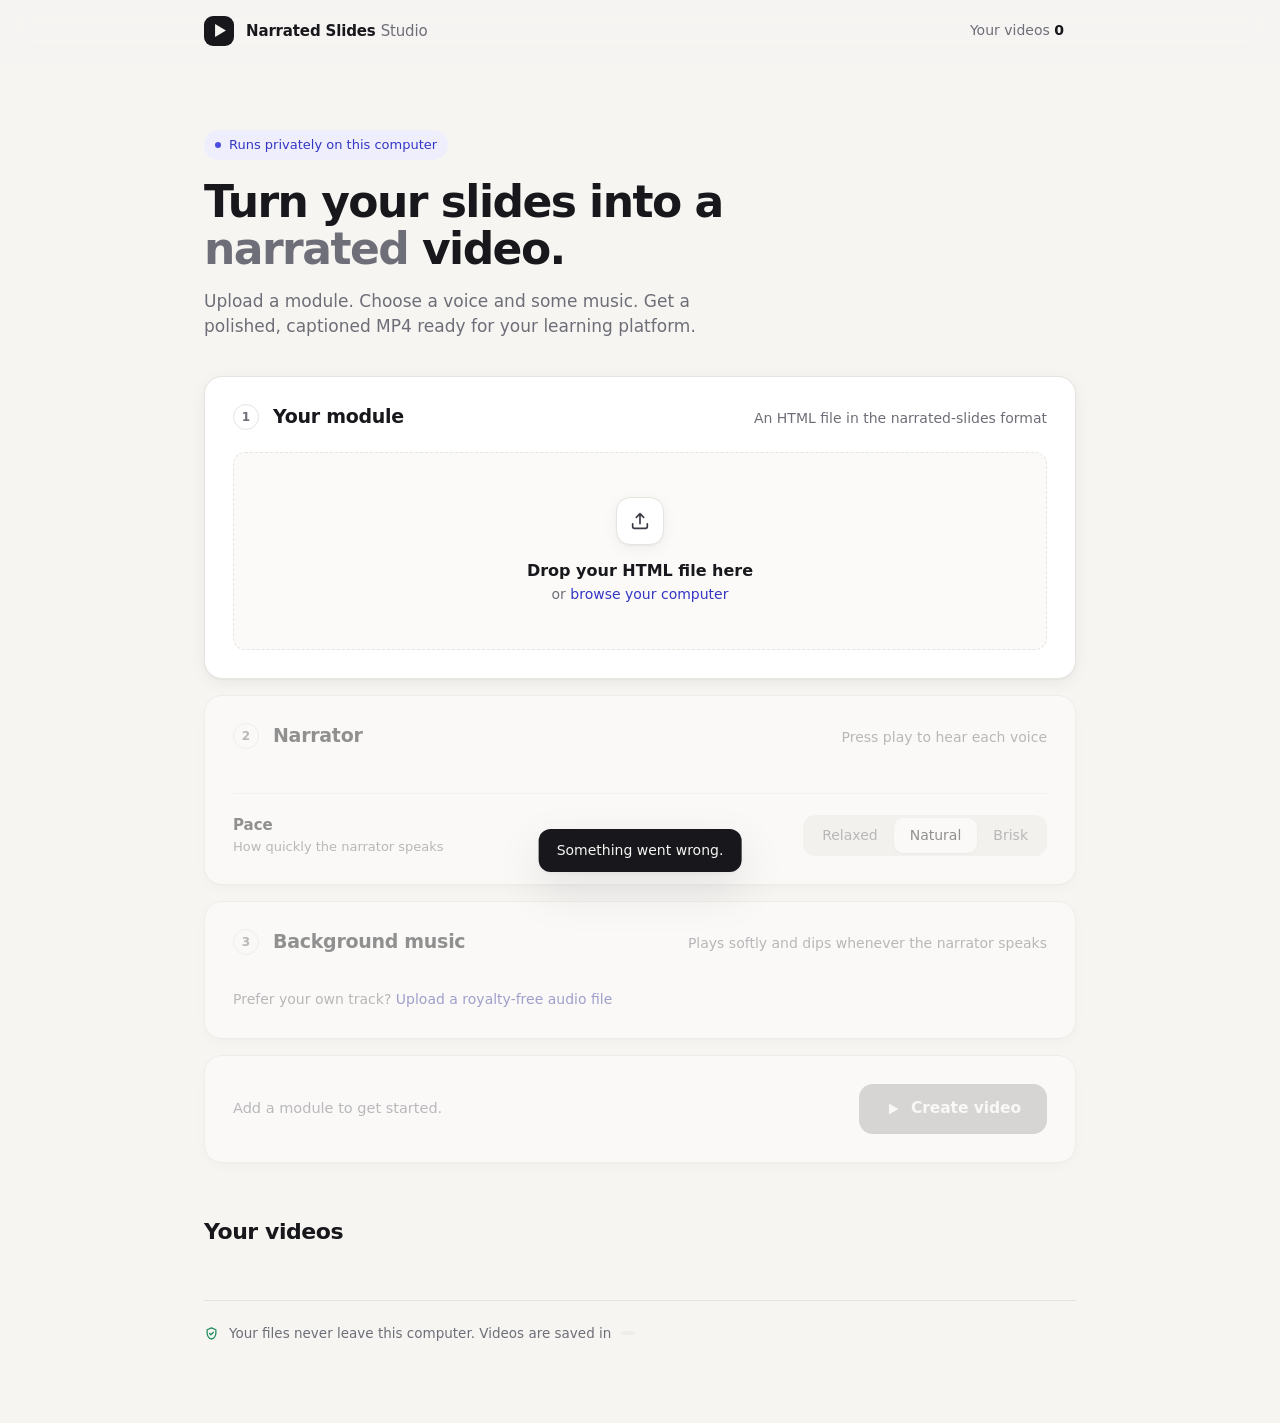
==== src/html2mp4/studio.html @ 745e3758 "Add Narrated Slides Studio web UI and no-admin installer - Studio: local web app to upload a module," ====
<!DOCTYPE html>
<html lang="en">
<head>
<meta charset="utf-8">
<meta name="viewport" content="width=device-width, initial-scale=1">
<title>Narrated Slides Studio</title>
<link rel="icon" href="data:image/svg+xml,%3Csvg xmlns='http://www.w3.org/2000/svg' viewBox='0 0 32 32'%3E%3Crect width='32' height='32' rx='8' fill='%2316161a'/%3E%3Cpath d='M13 10.5v11l9-5.5z' fill='%23fff'/%3E%3C/svg%3E">
<style>
  :root{
    --bg:#f6f5f2; --surface:#ffffff; --surface-2:#fbfaf8; --ink:#17171c; --ink-2:#3a3a44; --muted:#6e6e78; --faint:#a3a3ab;
    --line:#e6e4df; --line-2:#efede9; --accent:#4b4de0; --accent-soft:#eeeefd; --accent-ink:#3436c4;
    --ok:#1f8a5b; --ok-soft:#e7f5ee; --err:#c0392b; --err-soft:#fdecea;
    --shadow:0 1px 2px rgba(23,23,28,.04), 0 4px 16px rgba(23,23,28,.05);
    --shadow-lg:0 2px 4px rgba(23,23,28,.04), 0 18px 48px rgba(23,23,28,.10);
    --radius:18px; --radius-sm:12px;
    --font:-apple-system, BlinkMacSystemFont, "SF Pro Text", "Inter", "Segoe UI", system-ui, sans-serif;
    --display:-apple-system, BlinkMacSystemFont, "SF Pro Display", "Inter", "Segoe UI", system-ui, sans-serif;
    color-scheme:light;
  }
  @media (prefers-color-scheme: dark){
    :root{
      --bg:#111114; --surface:#18181c; --surface-2:#1d1d22; --ink:#f3f3f5; --ink-2:#d2d2d8; --muted:#9a9aa5; --faint:#6b6b75;
      --line:#2a2a31; --line-2:#232329; --accent:#8b8dff; --accent-soft:#25264a; --accent-ink:#a9abff;
      --ok:#4cc38a; --ok-soft:#163327; --err:#ff7b6e; --err-soft:#3a1d1a;
      --shadow:0 1px 2px rgba(0,0,0,.3), 0 4px 16px rgba(0,0,0,.25);
      --shadow-lg:0 2px 4px rgba(0,0,0,.3), 0 18px 48px rgba(0,0,0,.45);
      color-scheme:dark;
    }
  }
  *{box-sizing:border-box;margin:0;padding:0}
  html{-webkit-font-smoothing:antialiased;text-rendering:optimizeLegibility}
  body{background:var(--bg);color:var(--ink);font:15px/1.5 var(--font);min-height:100vh}
  button,input{font:inherit;color:inherit}
  button{cursor:pointer;background:none;border:0}
  :focus-visible{outline:2px solid var(--accent);outline-offset:2px;border-radius:10px}
  .sr{position:absolute;width:1px;height:1px;overflow:hidden;clip:rect(0 0 0 0)}

  /* top bar */
  .top{position:sticky;top:0;z-index:10;backdrop-filter:saturate(1.4) blur(14px);-webkit-backdrop-filter:saturate(1.4) blur(14px);
       background:color-mix(in srgb, var(--bg) 82%, transparent);border-bottom:1px solid transparent;transition:border-color .2s}
  .top.scrolled{border-bottom-color:var(--line)}
  .top-in{max-width:920px;margin:0 auto;padding:14px 24px;display:flex;align-items:center;gap:12px}
  .mark{width:30px;height:30px;border-radius:9px;background:var(--ink);display:grid;place-items:center;flex:none}
  .mark svg{width:13px;height:13px;fill:var(--bg);margin-left:2px}
  .brand{font:600 15px var(--display);letter-spacing:-.01em}
  .brand span{color:var(--muted);font-weight:500}
  .top-link{margin-left:auto;text-decoration:none;font-size:14px;color:var(--muted);padding:6px 12px;border-radius:999px;transition:background .15s,color .15s}
  .top-link:hover{background:var(--line-2);color:var(--ink)}
  .top-link b{font-weight:600;color:var(--ink);font-variant-numeric:tabular-nums}

  main{max-width:920px;margin:0 auto;padding:40px 24px 80px}

  /* hero */
  .hero{padding:28px 0 36px}
  .eyebrow{display:inline-flex;align-items:center;gap:8px;font-size:13px;font-weight:500;color:var(--accent-ink);background:var(--accent-soft);padding:5px 11px;border-radius:999px;margin-bottom:18px}
  .eyebrow i{width:6px;height:6px;border-radius:50%;background:var(--accent)}
  h1{font:650 44px/1.08 var(--display);letter-spacing:-.035em;max-width:640px}
  h1 em{font-style:normal;color:var(--muted)}
  .lede{margin-top:16px;font-size:17px;color:var(--muted);max-width:560px}

  /* cards */
  .card{background:var(--surface);border:1px solid var(--line);border-radius:var(--radius);box-shadow:var(--shadow);padding:28px;margin-bottom:16px;transition:opacity .3s, filter .3s}
  .card.locked{opacity:.45;filter:grayscale(.3);pointer-events:none}
  .card-h{display:flex;align-items:baseline;gap:14px;margin-bottom:20px}
  .num{font:600 12px var(--display);color:var(--muted);width:26px;height:26px;border-radius:50%;border:1px solid var(--line);display:grid;place-items:center;flex:none;transform:translateY(-2px)}
  .card-h h2{font:600 19px var(--display);letter-spacing:-.015em}
  .card-h p{color:var(--muted);font-size:14px;margin-left:auto}

  /* upload */
  .drop{position:relative;border:1.5px dashed var(--line);border-radius:var(--radius-sm);background:var(--surface-2);padding:44px 24px;text-align:center;transition:border-color .2s, background .2s}
  .drop:hover,.drop.over{border-color:var(--accent);background:var(--accent-soft)}
  .drop input{position:absolute;inset:0;opacity:0;cursor:pointer}
  .drop-ico{width:48px;height:48px;border-radius:14px;background:var(--surface);border:1px solid var(--line);display:grid;place-items:center;margin:0 auto 14px;box-shadow:var(--shadow)}
  .drop-ico svg{width:22px;height:22px;stroke:var(--ink-2)}
  .drop strong{display:block;font-weight:600;font-size:16px}
  .drop span{color:var(--muted);font-size:14px}
  .drop u{text-decoration:none;color:var(--accent-ink);font-weight:500}
  .drop.busy{pointer-events:none}
  .drop.busy strong::after{content:"";display:inline-block;width:14px;height:14px;margin-left:10px;border:2px solid var(--line);border-top-color:var(--accent);border-radius:50%;animation:spin .8s linear infinite;vertical-align:-2px}

  .file{display:none;align-items:center;gap:16px;padding:16px 18px;border:1px solid var(--line);border-radius:var(--radius-sm);background:var(--surface-2)}
  .file.show{display:flex}
  .file-ico{width:44px;height:44px;border-radius:12px;background:var(--ink);color:var(--bg);display:grid;place-items:center;font:700 11px var(--display);letter-spacing:.04em;flex:none}
  .file-main{min-width:0;flex:1}
  .file-title{font-weight:600;white-space:nowrap;overflow:hidden;text-overflow:ellipsis}
  .file-meta{color:var(--muted);font-size:13.5px;margin-top:2px;display:flex;gap:6px;flex-wrap:wrap}
  .file-meta i{font-style:normal;color:var(--faint)}
  .btn-ghost{font-size:14px;font-weight:500;color:var(--ink-2);padding:8px 14px;border-radius:10px;border:1px solid var(--line);background:var(--surface);transition:background .15s,border-color .15s;white-space:nowrap}
  .btn-ghost:hover{background:var(--line-2)}

  details.script{margin-top:14px}
  details.script summary{list-style:none;display:inline-flex;align-items:center;gap:6px;cursor:pointer;color:var(--accent-ink);font-size:14px;font-weight:500;padding:4px 2px}
  details.script summary::-webkit-details-marker{display:none}
  details.script summary svg{width:14px;height:14px;transition:transform .2s;stroke:currentColor}
  details.script[open] summary svg{transform:rotate(90deg)}
  .script-body{margin-top:10px;border-left:2px solid var(--line);padding:4px 0 4px 18px;max-height:340px;overflow:auto}
  .scene{margin:10px 0 16px}
  .scene h4{font:600 12px var(--display);text-transform:uppercase;letter-spacing:.08em;color:var(--faint);margin-bottom:6px}
  .scene p{color:var(--ink-2);font-size:14.5px;margin-bottom:4px}

  .alert{display:none;margin-top:14px;padding:12px 14px;border-radius:12px;background:var(--err-soft);color:var(--err);font-size:14px}
  .alert.show{display:block}

  /* option tiles */
  .grid{display:grid;grid-template-columns:repeat(3,1fr);gap:10px}
  .tile{position:relative;display:flex;align-items:center;gap:12px;padding:14px 14px 14px 16px;border:1px solid var(--line);border-radius:var(--radius-sm);background:var(--surface);text-align:left;transition:border-color .15s, box-shadow .15s, background .15s}
  .tile:hover{border-color:color-mix(in srgb, var(--accent) 40%, var(--line))}
  .tile[aria-checked="true"]{border-color:var(--accent);box-shadow:0 0 0 3px var(--accent-soft);background:color-mix(in srgb, var(--accent-soft) 35%, var(--surface))}
  .tile-text{flex:1;min-width:0}
  .tile-name{font-weight:600;display:flex;align-items:center;gap:8px}
  .tile-desc{color:var(--muted);font-size:13px;margin-top:1px}
  .badge{font-size:11px;font-weight:600;color:var(--accent-ink);background:var(--accent-soft);padding:2px 7px;border-radius:999px}
  .play{width:34px;height:34px;border-radius:50%;border:1px solid var(--line);background:var(--surface);display:grid;place-items:center;flex:none;transition:background .15s,border-color .15s,transform .1s}
  .play:hover{background:var(--line-2)}
  .play:active{transform:scale(.94)}
  .play svg{width:12px;height:12px;fill:var(--ink)}
  .play .i-stop{display:none}
  .play.playing{background:var(--ink);border-color:var(--ink)}
  .play.playing svg{fill:var(--bg)}
  .play.playing .i-play{display:none}.play.playing .i-stop{display:block}
  .play.loading svg{display:none}
  .play.loading::after{content:"";width:14px;height:14px;border:2px solid var(--line);border-top-color:var(--accent);border-radius:50%;animation:spin .8s linear infinite}

  .row{display:flex;align-items:center;justify-content:space-between;gap:16px;margin-top:22px;padding-top:20px;border-top:1px solid var(--line-2)}
  .row-label{font-weight:600}
  .row-label small{display:block;font-weight:400;color:var(--muted);font-size:13px}
  .seg{display:inline-flex;padding:3px;background:var(--line-2);border-radius:12px}
  .seg button{padding:7px 16px;border-radius:9px;font-size:14px;font-weight:500;color:var(--muted);transition:background .15s,color .15s,box-shadow .15s}
  .seg button[aria-checked="true"]{background:var(--surface);color:var(--ink);box-shadow:0 1px 3px rgba(0,0,0,.08)}

  .own{margin-top:12px;font-size:14px;color:var(--muted)}
  .own label{color:var(--accent-ink);font-weight:500;cursor:pointer}
  .own input{display:none}

  /* create */
  .create{display:flex;align-items:center;gap:20px}
  .create-sum{flex:1;color:var(--muted);font-size:14.5px}
  .create-sum b{color:var(--ink);font-weight:600}
  .btn{text-decoration:none;display:inline-flex;align-items:center;justify-content:center;gap:10px;height:50px;padding:0 26px;border-radius:14px;background:var(--ink);color:var(--bg);font-weight:600;font-size:15.5px;letter-spacing:-.005em;box-shadow:0 1px 2px rgba(0,0,0,.1), 0 6px 18px rgba(23,23,28,.18);transition:transform .1s, box-shadow .15s, opacity .15s;white-space:nowrap}
  .btn:hover{box-shadow:0 1px 2px rgba(0,0,0,.1), 0 10px 26px rgba(23,23,28,.24)}
  .btn:active{transform:translateY(1px)}
  .btn svg{width:16px;height:16px;fill:currentColor}
  .btn:disabled{opacity:.35;cursor:not-allowed;box-shadow:none}

  /* progress */
  .prog{display:none}
  .prog.show{display:block}
  .prog-top{display:flex;align-items:flex-end;justify-content:space-between;gap:20px}
  .prog-title{font:600 18px var(--display);letter-spacing:-.01em}
  .prog-label{color:var(--muted);font-size:14px;margin-top:3px}
  .pct{font:600 38px/1 var(--display);letter-spacing:-.03em;font-variant-numeric:tabular-nums}
  .pct small{font-size:18px;color:var(--muted);font-weight:500}
  .bar{height:8px;border-radius:999px;background:var(--line-2);overflow:hidden;margin:18px 0 20px}
  .bar i{display:block;height:100%;width:0;border-radius:999px;background:linear-gradient(90deg,var(--accent),color-mix(in srgb,var(--accent) 70%,#a855f7));transition:width .6s cubic-bezier(.2,.8,.2,1);position:relative;overflow:hidden}
  .bar i::after{content:"";position:absolute;inset:0;background:linear-gradient(90deg,transparent,rgba(255,255,255,.35),transparent);animation:sheen 1.8s infinite}
  .steps{display:grid;grid-template-columns:repeat(5,1fr);gap:8px}
  .step{font-size:12.5px;color:var(--faint);display:flex;align-items:center;gap:7px;line-height:1.25}
  .step i{width:18px;height:18px;border-radius:50%;border:1.5px solid var(--line);flex:none;display:grid;place-items:center}
  .step.active{color:var(--ink)}
  .step.active i{border-color:var(--accent);border-top-color:transparent;animation:spin 1s linear infinite}
  .step.done{color:var(--muted)}
  .step.done i{background:var(--ok);border-color:var(--ok)}
  .step.done i::after{content:"";width:7px;height:4px;border-left:1.6px solid #fff;border-bottom:1.6px solid #fff;transform:rotate(-45deg) translate(1px,-1px)}
  .prog-foot{margin-top:18px;color:var(--muted);font-size:13.5px;display:flex;justify-content:space-between;gap:12px}

  /* result */
  .result{display:none}
  .result.show{display:block}
  .done-pill{display:inline-flex;align-items:center;gap:7px;font-size:13px;font-weight:600;color:var(--ok);background:var(--ok-soft);padding:5px 11px;border-radius:999px;margin-bottom:14px}
  .done-pill svg{width:13px;height:13px;stroke:currentColor}
  .player{border-radius:14px;overflow:hidden;background:#000;aspect-ratio:16/9;box-shadow:var(--shadow-lg)}
  .player video{width:100%;height:100%;display:block}
  .res-row{display:flex;align-items:center;gap:12px;margin-top:18px;flex-wrap:wrap}
  .res-title{font:600 18px var(--display);letter-spacing:-.01em;flex:1;min-width:220px}
  .res-meta{color:var(--muted);font-size:13.5px;font-weight:400;font-family:var(--font);letter-spacing:0;margin-top:2px}
  .btn.sm{height:42px;padding:0 18px;font-size:14.5px;border-radius:12px}
  .links{display:flex;gap:8px;flex-wrap:wrap;margin-top:14px}
  .link{text-decoration:none;font-size:14px;font-weight:500;color:var(--ink-2);padding:8px 13px;border-radius:10px;border:1px solid var(--line);background:var(--surface);display:inline-flex;align-items:center;gap:7px;text-decoration:none;transition:background .15s}
  .link:hover{background:var(--line-2)}
  .link svg{width:14px;height:14px;stroke:currentColor}

  /* library */
  .lib{margin-top:56px}
  .lib-h{display:flex;align-items:baseline;justify-content:space-between;margin-bottom:16px}
  .lib-h h2{font:600 22px var(--display);letter-spacing:-.02em}
  .lib-h span{color:var(--muted);font-size:14px}
  .lib-empty{color:var(--muted);font-size:14.5px;padding:28px;border:1px dashed var(--line);border-radius:var(--radius);text-align:center}
  .items{display:grid;grid-template-columns:repeat(2,1fr);gap:14px}
  .item{background:var(--surface);border:1px solid var(--line);border-radius:var(--radius);overflow:hidden;box-shadow:var(--shadow);display:flex;flex-direction:column}
  .thumb{aspect-ratio:16/9;background:var(--line-2);position:relative;cursor:pointer;overflow:hidden}
  .thumb video{width:100%;height:100%;object-fit:cover;display:block;transition:transform .4s}
  .thumb:hover video{transform:scale(1.03)}
  .thumb .dur{position:absolute;right:10px;bottom:10px;font-size:12px;font-weight:600;color:#fff;background:rgba(0,0,0,.6);padding:3px 7px;border-radius:7px;font-variant-numeric:tabular-nums}
  .thumb .state{position:absolute;inset:0;display:grid;place-items:center;color:var(--muted);font-size:14px;text-align:center;padding:16px}
  .thumb .state.err{color:var(--err)}
  .item-b{padding:14px 16px 16px;display:flex;flex-direction:column;gap:10px;flex:1}
  .item-t{font-weight:600;line-height:1.3}
  .item-m{color:var(--muted);font-size:13px;margin-top:2px}
  .item-a{display:flex;gap:6px;flex-wrap:wrap;margin-top:auto}
  .item-a .link{padding:6px 11px;font-size:13px}
  .item-a .link.rm{margin-left:auto;color:var(--muted);border-color:transparent}

  footer{margin-top:56px;padding-top:22px;border-top:1px solid var(--line);color:var(--muted);font-size:13.5px;display:flex;gap:10px;align-items:center;flex-wrap:wrap}
  footer svg{width:15px;height:15px;stroke:var(--ok)}
  footer code{font:12.5px ui-monospace,SFMono-Regular,Menlo,monospace;background:var(--line-2);padding:2px 7px;border-radius:6px;color:var(--ink-2)}

  .toast{position:fixed;left:50%;bottom:28px;transform:translate(-50%,20px);opacity:0;background:var(--ink);color:var(--bg);padding:11px 18px;border-radius:12px;font-size:14px;font-weight:500;box-shadow:var(--shadow-lg);transition:all .25s;pointer-events:none;z-index:50}
  .toast.show{opacity:1;transform:translate(-50%,0)}

  @keyframes spin{to{transform:rotate(360deg)}}
  @keyframes sheen{from{transform:translateX(-100%)}to{transform:translateX(100%)}}
  .fade-in{animation:fade .35s ease both}
  @keyframes fade{from{opacity:0;transform:translateY(6px)}to{opacity:1;transform:none}}
  @media (prefers-reduced-motion:reduce){*,*::before,*::after{animation-duration:.01ms!important;transition-duration:.01ms!important}}

  @media (max-width:760px){
    h1{font-size:34px}
    .grid{grid-template-columns:1fr 1fr}
    .items{grid-template-columns:1fr}
    .create{flex-direction:column;align-items:stretch}
    .steps{grid-template-columns:1fr 1fr}
    .card-h p{display:none}
    .row{flex-direction:column;align-items:flex-start}
  }
  @media (max-width:480px){ .grid{grid-template-columns:1fr} main{padding:24px 16px 64px} .card{padding:20px} }
</style>
</head>
<body>

<header class="top" id="top">
  <div class="top-in">
    <div class="mark"><svg viewBox="0 0 10 12"><path d="M0 0v12l10-6z"/></svg></div>
    <div class="brand">Narrated Slides <span>Studio</span></div>
    <a class="top-link" href="#library">Your videos <b id="libCount">0</b></a>
  </div>
</header>

<main>
  <section class="hero">
    <div class="eyebrow"><i></i>Runs privately on this computer</div>
    <h1>Turn your slides into a <em>narrated</em> video.</h1>
    <p class="lede">Upload a module. Choose a voice and some music. Get a polished, captioned MP4 ready for your learning platform.</p>
  </section>

  <!-- 1. upload -->
  <section class="card" id="cardUpload" aria-labelledby="h1x">
    <div class="card-h"><span class="num">1</span><h2 id="h1x">Your module</h2><p>An HTML file in the narrated-slides format</p></div>
    <div class="drop" id="drop">
      <input type="file" id="fileInput" accept=".html,.htm,text/html" aria-label="Choose an HTML file">
      <div class="drop-ico"><svg viewBox="0 0 24 24" fill="none" stroke-width="1.8" stroke-linecap="round" stroke-linejoin="round"><path d="M12 15V4m0 0 4 4m-4-4L8 8"/><path d="M4 15v3a2 2 0 0 0 2 2h12a2 2 0 0 0 2-2v-3"/></svg></div>
      <strong id="dropText">Drop your HTML file here</strong>
      <span>or <u>browse your computer</u></span>
    </div>
    <div class="file" id="file">
      <div class="file-ico">HTML</div>
      <div class="file-main">
        <div class="file-title" id="fileTitle"></div>
        <div class="file-meta" id="fileMeta"></div>
      </div>
      <button class="btn-ghost" id="changeFile">Choose another</button>
    </div>
    <details class="script" id="script" hidden>
      <summary><svg viewBox="0 0 24 24" fill="none" stroke-width="2" stroke-linecap="round"><path d="m9 6 6 6-6 6"/></svg>Read the narration script</summary>
      <div class="script-body" id="scriptBody"></div>
    </details>
    <div class="alert" id="uploadErr" role="alert"></div>
  </section>

  <!-- 2. voice -->
  <section class="card locked" id="cardVoice" aria-labelledby="h2x">
    <div class="card-h"><span class="num">2</span><h2 id="h2x">Narrator</h2><p>Press play to hear each voice</p></div>
    <div class="grid" id="voices" role="radiogroup" aria-label="Narrator voice"></div>
    <div class="row">
      <div class="row-label">Pace<small>How quickly the narrator speaks</small></div>
      <div class="seg" id="pace" role="radiogroup" aria-label="Pace">
        <button role="radio" data-v="0.85" aria-checked="false">Relaxed</button>
        <button role="radio" data-v="0.9" aria-checked="true">Natural</button>
        <button role="radio" data-v="1" aria-checked="false">Brisk</button>
      </div>
    </div>
  </section>

  <!-- 3. music -->
  <section class="card locked" id="cardMusic" aria-labelledby="h3x">
    <div class="card-h"><span class="num">3</span><h2 id="h3x">Background music</h2><p>Plays softly and dips whenever the narrator speaks</p></div>
    <div class="grid" id="music" role="radiogroup" aria-label="Background music"></div>
    <div class="own" id="own">Prefer your own track? <label for="ownInput">Upload a royalty-free audio file</label><input type="file" id="ownInput" accept="audio/*,.mp3,.m4a,.wav,.aac,.flac,.ogg"></div>
  </section>

  <!-- 4. create / progress / result -->
  <section class="card locked" id="cardCreate" aria-live="polite">
    <div class="create" id="create">
      <div class="create-sum" id="createSum">Add a module to get started.</div>
      <button class="btn" id="go" disabled><svg viewBox="0 0 16 16"><path d="M4 2.5v11l9.5-5.5z"/></svg>Create video</button>
    </div>

    <div class="prog" id="prog">
      <div class="prog-top">
        <div><div class="prog-title" id="progTitle"></div><div class="prog-label" id="progLabel">Getting ready</div></div>
        <div class="pct" id="pct">0<small>%</small></div>
      </div>
      <div class="bar"><i id="barFill"></i></div>
      <div class="steps" id="steps"></div>
      <div class="prog-foot"><span id="eta">Estimating time…</span><span>You can use other apps meanwhile. Keep this tab open.</span></div>
    </div>

    <div class="result" id="result">
      <div class="done-pill"><svg viewBox="0 0 24 24" fill="none" stroke-width="2.4" stroke-linecap="round" stroke-linejoin="round"><path d="m5 12 5 5L20 7"/></svg>Your video is ready</div>
      <div class="player"><video id="player" controls playsinline preload="metadata"></video></div>
      <div class="res-row">
        <div class="res-title"><span id="resTitle"></span><div class="res-meta" id="resMeta"></div></div>
        <a class="btn sm" id="resDownload" href="#"><svg viewBox="0 0 16 16"><path d="M8 1.5a.75.75 0 0 1 .75.75v7.19l2.22-2.22a.75.75 0 1 1 1.06 1.06l-3.5 3.5a.75.75 0 0 1-1.06 0l-3.5-3.5a.75.75 0 1 1 1.06-1.06l2.22 2.22V2.25A.75.75 0 0 1 8 1.5ZM2.75 13a.75.75 0 0 0 0 1.5h10.5a.75.75 0 0 0 0-1.5H2.75Z"/></svg>Download video</a>
      </div>
      <div class="links">
        <a class="link" id="resSrt" href="#"><svg viewBox="0 0 24 24" fill="none" stroke-width="2" stroke-linecap="round"><rect x="3" y="5" width="18" height="14" rx="3"/><path d="M7 15h4m3 0h3M7 11h2m3 0h5"/></svg>Captions (.srt)</a>
        <a class="link" id="resVtt" href="#"><svg viewBox="0 0 24 24" fill="none" stroke-width="2" stroke-linecap="round"><rect x="3" y="5" width="18" height="14" rx="3"/><path d="M7 15h4m3 0h3M7 11h2m3 0h5"/></svg>Captions (.vtt)</a>
        <button class="link" id="resReveal"><svg viewBox="0 0 24 24" fill="none" stroke-width="2" stroke-linecap="round" stroke-linejoin="round"><path d="M3 7a2 2 0 0 1 2-2h4l2 2h8a2 2 0 0 1 2 2v8a2 2 0 0 1-2 2H5a2 2 0 0 1-2-2z"/></svg>Show in folder</button>
        <button class="link" id="resAgain"><svg viewBox="0 0 24 24" fill="none" stroke-width="2" stroke-linecap="round" stroke-linejoin="round"><path d="M12 5v14M5 12h14"/></svg>Make another</button>
      </div>
    </div>
  </section>

  <!-- library -->
  <section class="lib" id="library">
    <div class="lib-h"><h2>Your videos</h2><span id="libWhere"></span></div>
    <div id="lib"></div>
  </section>

  <footer>
    <svg viewBox="0 0 24 24" fill="none" stroke-width="2" stroke-linecap="round" stroke-linejoin="round"><path d="M12 3 5 6v5c0 4.4 3 8.3 7 10 4-1.7 7-5.6 7-10V6z"/><path d="m9 12 2 2 4-4"/></svg>
    Your files never leave this computer. Videos are saved in <code id="outDir"></code>
  </footer>
</main>

<div class="toast" id="toast" role="status"></div>

<script>
const $ = s => document.querySelector(s);
const STEPS = ["Recording the voiceover","Timing the animations","Animating the slides","Mixing the sound","Finishing up"];
const SHORT = ["Voiceover","Timing","Animation","Sound mix","Finishing"];
const state = { upload:null, voice:"af_heart", speed:0.9, music:"gentle-pulse", ownName:null, job:null, options:null };
const fmt = s => { s = Math.max(0, Math.round(s)); const m = Math.floor(s/60); return m ? `${m} min ${String(s%60).padStart(2,"0")} s` : `${s} s`; };
const clock = s => { s = Math.round(s); return `${Math.floor(s/60)}:${String(s%60).padStart(2,"0")}`; };
const esc = s => String(s).replace(/[&<>"']/g, c => ({"&":"&amp;","<":"&lt;",">":"&gt;",'"':"&quot;","'":"&#39;"}[c]));
const fileUrl = (id, kind, dl) => `/api/jobs/${id}/file/${kind}${dl ? "?download=1" : ""}`;
function toast(msg){ const t = $("#toast"); t.textContent = msg; t.classList.add("show"); clearTimeout(t._h); t._h = setTimeout(() => t.classList.remove("show"), 2600); }
async function api(url, opts){ const r = await fetch(url, opts); const b = await r.json().catch(() => ({})); if(!r.ok) throw new Error(b.detail || "Something went wrong."); return b; }
addEventListener("scroll", () => $("#top").classList.toggle("scrolled", scrollY > 8), {passive:true});

/* ---------- audio previews ---------- */
const audio = new Audio(); let playingBtn = null;
function stopAudio(){ audio.pause(); if(playingBtn){ playingBtn.classList.remove("playing","loading"); playingBtn = null; } }
audio.addEventListener("ended", stopAudio);
audio.addEventListener("playing", () => playingBtn && playingBtn.classList.replace("loading","playing"));
audio.addEventListener("error", () => { if(playingBtn){ toast("Couldn't load that preview."); stopAudio(); } });
function preview(btn, url){
  if(playingBtn === btn){ stopAudio(); return; }
  stopAudio(); playingBtn = btn; btn.classList.add("loading");
  audio.src = url; audio.play().catch(() => {});
}
const playSvg = `<svg class="i-play" viewBox="0 0 12 12"><path d="M3 1.5v9l7.5-4.5z"/></svg><svg class="i-stop" viewBox="0 0 12 12"><rect x="2.5" y="2.5" width="7" height="7" rx="1.2"/></svg>`;

/* ---------- options ---------- */
function tile(group, id, name, desc, previewUrl, extra=""){
  const el = document.createElement("div");
  el.className = "tile"; el.setAttribute("role","radio"); el.tabIndex = 0; el.dataset.id = id;
  el.innerHTML = `<div class="tile-text"><div class="tile-name">${esc(name)}${extra}</div><div class="tile-desc">${esc(desc)}</div></div>` +
    (previewUrl ? `<button class="play" aria-label="Preview ${esc(name)}">${playSvg}</button>` : "");
  el.addEventListener("click", e => { if(e.target.closest(".play")) return; select(group, id); });
  el.addEventListener("keydown", e => { if(e.key === " " || e.key === "Enter"){ e.preventDefault(); select(group, id); } });
  const p = el.querySelector(".play");
  if(p) p.addEventListener("click", () => preview(p, typeof previewUrl === "function" ? previewUrl() : previewUrl));
  return el;
}
function select(group, id){
  state[group] = id;
  document.querySelectorAll(`#${group === "voice" ? "voices" : "music"} .tile`).forEach(t => t.setAttribute("aria-checked", t.dataset.id === id));
  summary();
}
async function loadOptions(){
  const o = state.options = await api("/api/options");
  $("#outDir").textContent = o.output.replace(/^\/Users\/[^/]+/, "~");
  $("#libWhere").textContent = "Saved in " + o.output.replace(/^\/Users\/[^/]+/, "~");
  o.voices.forEach((v, i) => $("#voices").append(tile("voice", v.id, v.name, v.desc, () => `/api/voice-sample/${v.id}?speed=${state.speed}`, i === 0 ? `<span class="badge">Recommended</span>` : "")));
  $("#music").append(tile("music", "none", "No music", "Voice only", null));
  o.music.forEach(m => $("#music").append(tile("music", m.id, m.name, m.desc, `/api/music-preview/${m.id}`, m.id === "gentle-pulse" ? `<span class="badge">Default</span>` : "")));
  select("voice", state.voice); select("music", state.music);
}
document.querySelectorAll("#pace button").forEach(b => b.addEventListener("click", () => {
  state.speed = parseFloat(b.dataset.v);
  document.querySelectorAll("#pace button").forEach(x => x.setAttribute("aria-checked", x === b));
  stopAudio(); summary();
}));
$("#ownInput").addEventListener("change", async e => {
  const f = e.target.files[0]; if(!f) return;
  const fd = new FormData(); fd.append("file", f);
  try{
    const r = await api("/api/music-upload", {method:"POST", body:fd});
    document.querySelector('#music .tile[data-id^="upload:"]')?.remove();
    $("#music").append(tile("music", r.music_id, "Your track", r.name, null));
    select("music", r.music_id); toast("Your track will play under the narration");
  }catch(err){ toast(err.message); }
  e.target.value = "";
});

/* ---------- upload ---------- */
const drop = $("#drop");
["dragenter","dragover"].forEach(ev => drop.addEventListener(ev, e => { e.preventDefault(); drop.classList.add("over"); }));
["dragleave","drop"].forEach(ev => drop.addEventListener(ev, () => drop.classList.remove("over")));
drop.addEventListener("drop", e => { e.preventDefault(); if(e.dataTransfer.files[0]) upload(e.dataTransfer.files[0]); });
$("#fileInput").addEventListener("change", e => { if(e.target.files[0]) upload(e.target.files[0]); e.target.value = ""; });
$("#changeFile").addEventListener("click", () => $("#fileInput").click());

async function upload(f){
  $("#uploadErr").classList.remove("show");
  drop.classList.add("busy"); $("#dropText").textContent = "Reading your module";
  const fd = new FormData(); fd.append("file", f);
  try{
    const u = state.upload = await api("/api/inspect", {method:"POST", body:fd});
    drop.style.display = "none"; $("#file").classList.add("show");
    $("#fileTitle").textContent = u.title;
    const mins = Math.max(1, Math.round(u.words / 2.4 / state.speed / 60));
    $("#fileMeta").innerHTML = `<span>${esc(u.filename)}</span><i>·</i><span>${u.scenes.length} slides</span><i>·</i><span>${u.sentences} sentences</span><i>·</i><span>about ${mins} min of video</span>`;
    $("#scriptBody").innerHTML = u.scenes.map((s, i) => `<div class="scene"><h4>Slide ${i + 1}</h4>${s.chunks.map(c => `<p>${esc(c)}</p>`).join("")}</div>`).join("");
    $("#script").hidden = false;
    ["#cardVoice","#cardMusic","#cardCreate"].forEach(s => $(s).classList.remove("locked"));
    summary(); toast("Module loaded");
  }catch(err){
    $("#uploadErr").textContent = err.message; $("#uploadErr").classList.add("show");
  }finally{ drop.classList.remove("busy"); $("#dropText").textContent = "Drop your HTML file here"; }
}

function summary(){
  const u = state.upload; if(!u || !state.options) return;
  const v = state.options.voices.find(x => x.id === state.voice);
  const m = state.music === "none" ? "no music" : (state.options.music.find(x => x.id === state.music)?.name.toLowerCase() || "your track");
  const len = u.words / 2.4 / state.speed;
  const make = 40 + len * 1.4;
  $("#createSum").innerHTML = `<b>${esc(v.name)}</b> voice, ${esc(m)}. About <b>${fmt(len)}</b> of video, ready in roughly ${Math.max(1, Math.round(make / 60))} min.`;
  $("#go").disabled = false;
}

/* ---------- create & progress ---------- */
$("#steps").innerHTML = SHORT.map(s => `<div class="step"><i></i><span>${s}</span></div>`).join("");
$("#go").addEventListener("click", async () => {
  stopAudio(); $("#go").disabled = true;
  try{
    const j = await api("/api/jobs", {method:"POST", headers:{"Content-Type":"application/json"},
      body: JSON.stringify({upload_id: state.upload.upload_id, voice: state.voice, speed: state.speed, music: state.music})});
    track(j);
  }catch(err){ toast(err.message); $("#go").disabled = false; }
});
function view(which){
  $("#create").style.display = which === "create" ? "" : "none";
  $("#prog").classList.toggle("show", which === "prog");
  $("#result").classList.toggle("show", which === "result");
  ["#cardUpload","#cardVoice","#cardMusic"].forEach(s => $(s).classList.toggle("locked", which === "prog" || (s !== "#cardUpload" && !state.upload)));
}
function track(j){
  state.job = j.id; view("prog"); render(j);
  $("#cardCreate").scrollIntoView({behavior:"smooth", block:"center"});
  clearInterval(track._t);
  track._t = setInterval(async () => {
    try{
      const x = await api(`/api/jobs/${j.id}`); render(x);
      if(x.status === "done" || x.status === "failed"){ clearInterval(track._t); loadLibrary(); }
    }catch{}
  }, 800);
}
function render(j){
  $("#progTitle").textContent = j.title;
  const p = Math.round((j.progress || 0) * 100);
  $("#pct").innerHTML = `${p}<small>%</small>`;
  $("#barFill").style.width = Math.max(2, p) + "%";
  $("#progLabel").textContent = j.status === "queued" ? "Waiting for the previous video to finish" : (j.label || "Working");
  const k = STEPS.indexOf(j.label);
  document.querySelectorAll(".step").forEach((s, i) => { s.classList.toggle("done", k > i || j.status === "done"); s.classList.toggle("active", i === k && j.status === "running"); });
  $("#eta").textContent = j.eta != null ? (j.eta < 20 ? "Almost there…" : `About ${fmt(j.eta)} left`) : "Estimating time…";
  if(j.status === "done") showResult(j);
  if(j.status === "failed"){ view("create"); $("#go").disabled = false; toast("The video couldn't be created"); $("#uploadErr").textContent = j.error; $("#uploadErr").classList.add("show"); $("#cardUpload").scrollIntoView({behavior:"smooth"}); }
}
function showResult(j){
  view("result");
  const v = state.options.voices.find(x => x.id === j.voice);
  const m = j.music === "none" ? "No music" : (state.options.music.find(x => x.id === j.music)?.name || "Your track");
  $("#resTitle").textContent = j.title;
  $("#resMeta").textContent = `${clock(j.duration)} · ${v ? v.name : j.voice} voice · ${m} · Captions included`;
  const pl = $("#player");
  if(pl.dataset.job !== j.id){
    pl.dataset.job = j.id; pl.innerHTML = `<track kind="captions" srclang="en" label="English" src="${fileUrl(j.id,"vtt")}">`;
    pl.src = fileUrl(j.id, "mp4");
  }
  $("#resDownload").href = fileUrl(j.id, "mp4", 1); $("#resSrt").href = fileUrl(j.id, "srt", 1); $("#resVtt").href = fileUrl(j.id, "vtt", 1);
  $("#resReveal").onclick = () => fetch(`/api/jobs/${j.id}/reveal`, {method:"POST"});
}
$("#resAgain").addEventListener("click", () => { $("#player").pause(); view("create"); summary(); scrollTo({top:0, behavior:"smooth"}); });

/* ---------- library ---------- */
async function loadLibrary(){
  const list = await api("/api/jobs");
  $("#libCount").textContent = list.filter(j => j.status === "done").length;
  if(!list.length){ $("#lib").innerHTML = `<div class="lib-empty">Videos you create will appear here.</div>`; return list; }
  const when = t => new Date(t * 1000).toLocaleString(undefined, {month:"short", day:"numeric", hour:"numeric", minute:"2-digit"});
  $("#lib").innerHTML = `<div class="items">${list.map(j => `
    <article class="item fade-in" data-id="${j.id}">
      <div class="thumb">${j.status === "done"
        ? `<video src="${fileUrl(j.id,"mp4")}#t=4" preload="metadata" muted playsinline></video><span class="dur">${clock(j.duration)}</span>`
        : `<div class="state ${j.status === "failed" ? "err" : ""}">${j.status === "failed" ? esc(j.error || "Failed") : j.status === "queued" ? "Waiting to start" : `Creating… ${Math.round(j.progress * 100)}%`}</div>`}</div>
      <div class="item-b">
        <div><div class="item-t">${esc(j.title)}</div><div class="item-m">${when(j.created)}</div></div>
        <div class="item-a">${j.status === "done" ? `
          <a class="link" href="${fileUrl(j.id,"mp4",1)}">Download</a>
          <a class="link" href="${fileUrl(j.id,"srt",1)}">.srt</a>
          <a class="link" href="${fileUrl(j.id,"vtt",1)}">.vtt</a>
          <button class="link" data-act="reveal">Show</button>` : ""}
          ${j.status === "done" || j.status === "failed" ? `<button class="link rm" data-act="rm" title="Remove from this list (the file stays on disk)">Remove</button>` : ""}
        </div>
      </div>
    </article>`).join("")}</div>`;
  return list;
}
$("#lib").addEventListener("click", async e => {
  const item = e.target.closest(".item"); if(!item) return;
  const id = item.dataset.id, act = e.target.closest("[data-act]")?.dataset.act;
  if(act === "reveal") return fetch(`/api/jobs/${id}/reveal`, {method:"POST"});
  if(act === "rm"){ await fetch(`/api/jobs/${id}`, {method:"DELETE"}); loadLibrary(); return; }
  if(e.target.closest(".thumb") && item.querySelector("video")){
    const j = await api(`/api/jobs/${id}`); $("#cardCreate").classList.remove("locked"); showResult(j);
    $("#cardCreate").scrollIntoView({behavior:"smooth", block:"center"});
  }
});

/* ---------- start ---------- */
(async () => {
  await loadOptions();
  const list = await loadLibrary();
  const active = list.find(j => j.status === "running" || j.status === "queued");
  if(active){ $("#cardCreate").classList.remove("locked"); track(active); }
})().catch(err => toast(err.message));
</script>
</body>
</html>
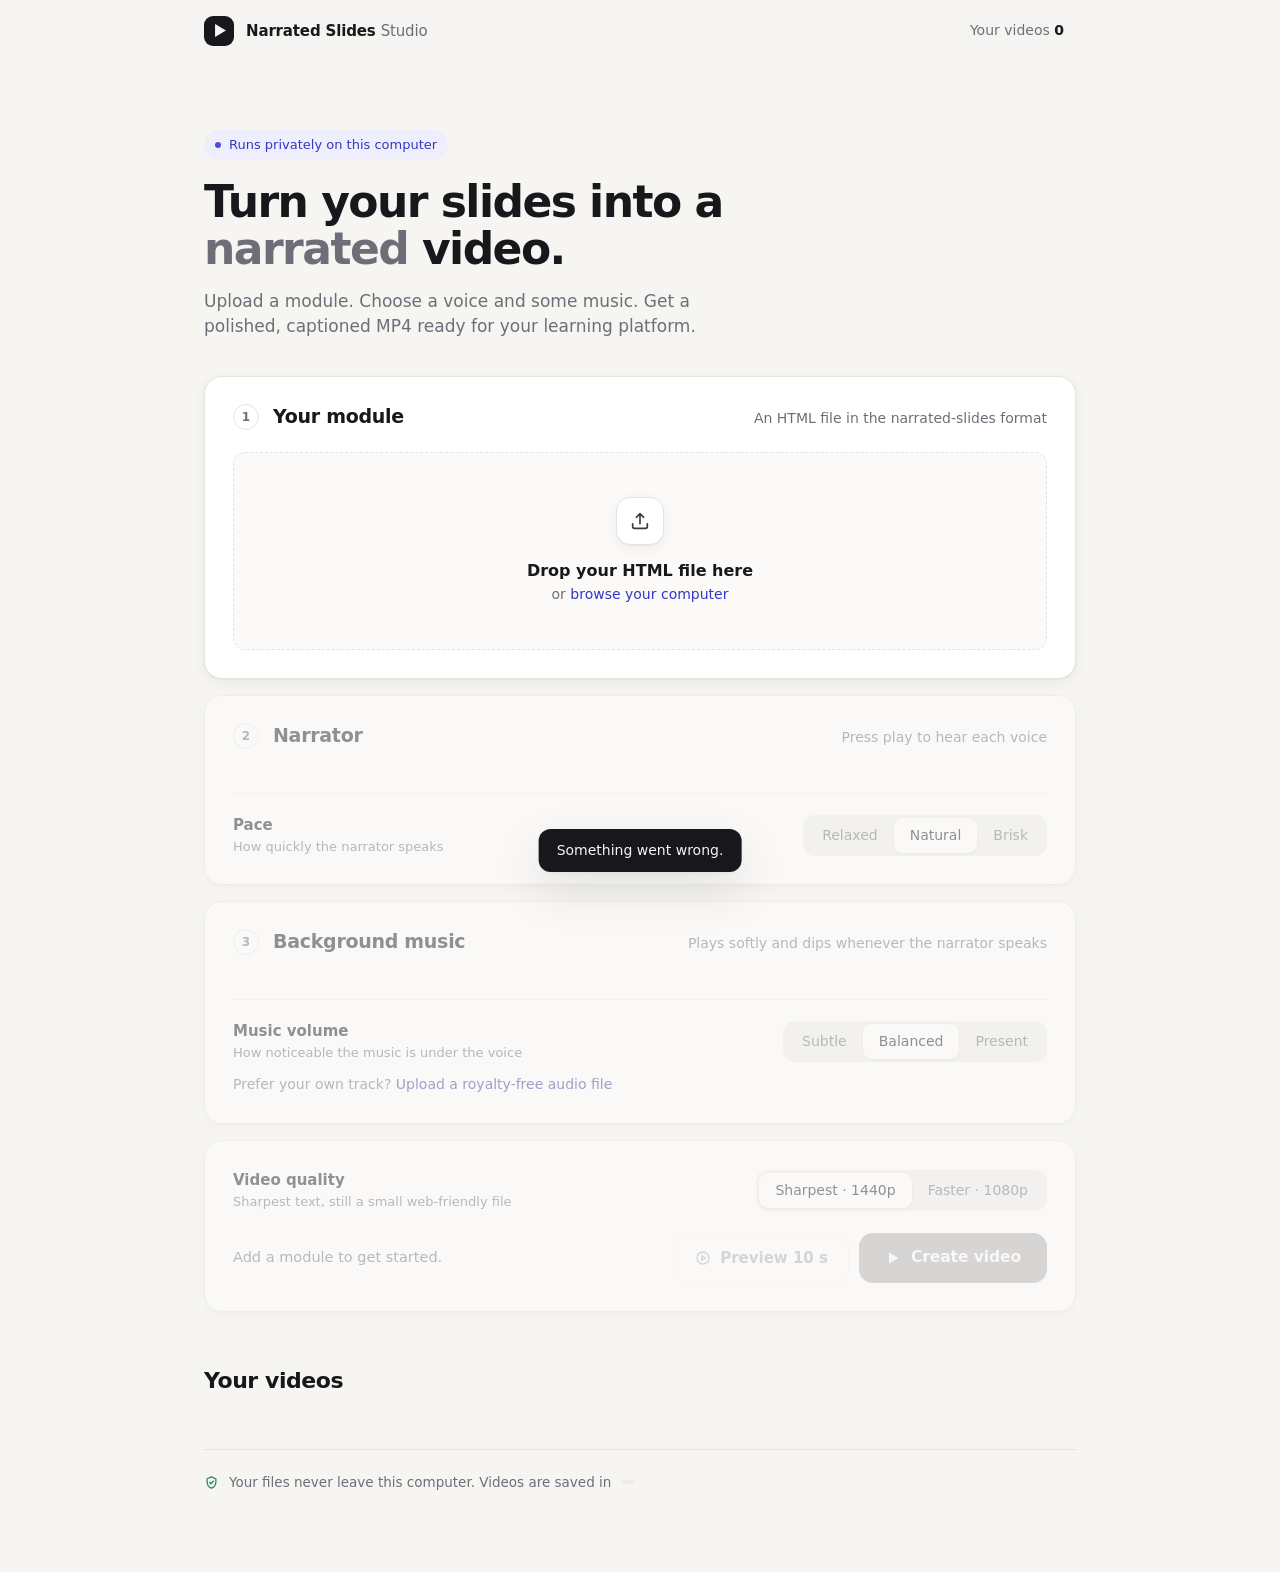
==== commit 4bb8b4f4: "Studio: 10-second preview, music volume, 1440p quality; faithful timing - Preview 10 s: renders the " ====
--- a/src/html2mp4/studio.html
+++ b/src/html2mp4/studio.html
@@ -33,6 +33,7 @@
   button,input{font:inherit;color:inherit}
   button{cursor:pointer;background:none;border:0}
   :focus-visible{outline:2px solid var(--accent);outline-offset:2px;border-radius:10px}
+  [hidden]{display:none!important}
   .sr{position:absolute;width:1px;height:1px;overflow:hidden;clip:rect(0 0 0 0)}
 
   /* top bar */
@@ -141,6 +142,27 @@
   .btn:active{transform:translateY(1px)}
   .btn svg{width:16px;height:16px;fill:currentColor}
   .btn:disabled{opacity:.35;cursor:not-allowed;box-shadow:none}
+
+  .row.first{margin-top:0;padding-top:0;border-top:0;margin-bottom:22px}
+  .row.off{opacity:.4;pointer-events:none}
+  .btn-2{display:inline-flex;align-items:center;justify-content:center;gap:9px;height:50px;padding:0 20px;border-radius:14px;border:1px solid var(--line);background:var(--surface);color:var(--ink);font-weight:600;font-size:15px;white-space:nowrap;transition:background .15s,border-color .15s}
+  .btn-2:hover{background:var(--line-2)}
+  .btn-2 svg{width:16px;height:16px;stroke:currentColor}
+  .btn-2:disabled{opacity:.35;cursor:not-allowed}
+  .actions{display:flex;gap:10px;flex-wrap:wrap}
+
+  /* preview */
+  .pv{display:none;margin-bottom:22px}
+  .pv.show{display:block}
+  .pv-wait{aspect-ratio:16/9;border-radius:14px;border:1px dashed var(--line);background:var(--surface-2);display:grid;place-items:center;text-align:center;color:var(--muted);font-size:14.5px}
+  .pv-wait b{display:block;color:var(--ink);font-weight:600;font-size:16px;margin-bottom:6px}
+  .pv-wait .mini{width:220px;height:6px;border-radius:999px;background:var(--line-2);overflow:hidden;margin:14px auto 0}
+  .pv-wait .mini i{display:block;height:100%;width:0;background:var(--accent);border-radius:999px;transition:width .5s}
+  .pv-meta{display:flex;align-items:center;gap:10px;margin-top:12px;font-size:13.5px;color:var(--muted);flex-wrap:wrap}
+  .pv-meta b{color:var(--ink);font-weight:600}
+  .stale{display:none;font-size:12.5px;font-weight:600;color:#a15c00;background:#fff3e0;padding:3px 9px;border-radius:999px}
+  @media (prefers-color-scheme: dark){ .stale{color:#ffb74d;background:#3a2a12} }
+  .stale.show{display:inline-block}
 
   /* progress */
   .prog{display:none}
@@ -284,14 +306,39 @@
   <section class="card locked" id="cardMusic" aria-labelledby="h3x">
     <div class="card-h"><span class="num">3</span><h2 id="h3x">Background music</h2><p>Plays softly and dips whenever the narrator speaks</p></div>
     <div class="grid" id="music" role="radiogroup" aria-label="Background music"></div>
+    <div class="row" id="volRow">
+      <div class="row-label">Music volume<small>How noticeable the music is under the voice</small></div>
+      <div class="seg" id="vol" role="radiogroup" aria-label="Music volume">
+        <button role="radio" data-v="subtle" aria-checked="false">Subtle</button>
+        <button role="radio" data-v="balanced" aria-checked="true">Balanced</button>
+        <button role="radio" data-v="present" aria-checked="false">Present</button>
+      </div>
+    </div>
     <div class="own" id="own">Prefer your own track? <label for="ownInput">Upload a royalty-free audio file</label><input type="file" id="ownInput" accept="audio/*,.mp3,.m4a,.wav,.aac,.flac,.ogg"></div>
   </section>
 
   <!-- 4. create / progress / result -->
   <section class="card locked" id="cardCreate" aria-live="polite">
-    <div class="create" id="create">
-      <div class="create-sum" id="createSum">Add a module to get started.</div>
-      <button class="btn" id="go" disabled><svg viewBox="0 0 16 16"><path d="M4 2.5v11l9.5-5.5z"/></svg>Create video</button>
+    <div id="create">
+      <div class="row first">
+        <div class="row-label">Video quality<small id="qualHint">Sharpest text, still a small web-friendly file</small></div>
+        <div class="seg" id="qual" role="radiogroup" aria-label="Video quality">
+          <button role="radio" data-v="1440p" aria-checked="true">Sharpest · 1440p</button>
+          <button role="radio" data-v="1080p" aria-checked="false">Faster · 1080p</button>
+        </div>
+      </div>
+      <div class="pv" id="pv">
+        <div class="pv-wait" id="pvWait"><div><b>Preparing your preview</b><span id="pvLabel">Getting ready</span><div class="mini"><i id="pvBar"></i></div></div></div>
+        <div class="player" id="pvPlayerWrap" hidden><video id="pvPlayer" controls playsinline></video></div>
+        <div class="pv-meta"><span id="pvMeta"></span><span class="stale" id="pvStale">Settings changed, preview again to hear them</span></div>
+      </div>
+      <div class="create">
+        <div class="create-sum" id="createSum">Add a module to get started.</div>
+        <div class="actions">
+          <button class="btn-2" id="pvGo" disabled><svg viewBox="0 0 24 24" fill="none" stroke-width="2" stroke-linecap="round" stroke-linejoin="round"><circle cx="12" cy="12" r="9"/><path d="M10 8.5v7l5.5-3.5z"/></svg><span id="pvGoText">Preview 10 s</span></button>
+          <button class="btn" id="go" disabled><svg viewBox="0 0 16 16"><path d="M4 2.5v11l9.5-5.5z"/></svg>Create video</button>
+        </div>
+      </div>
     </div>
 
     <div class="prog" id="prog">
@@ -338,7 +385,9 @@
 const $ = s => document.querySelector(s);
 const STEPS = ["Recording the voiceover","Timing the animations","Animating the slides","Mixing the sound","Finishing up"];
 const SHORT = ["Voiceover","Timing","Animation","Sound mix","Finishing"];
-const state = { upload:null, voice:"af_heart", speed:0.9, music:"gentle-pulse", ownName:null, job:null, options:null };
+const state = { upload:null, voice:"af_heart", speed:0.9, music:"gentle-pulse", volume:"balanced", quality:"1440p", job:null, options:null, preview:null };
+const VOL = {subtle:"subtle", balanced:"balanced", present:"present"};
+const settingsKey = () => [state.upload?.upload_id, state.voice, state.speed, state.music, state.volume].join("|");
 const fmt = s => { s = Math.max(0, Math.round(s)); const m = Math.floor(s/60); return m ? `${m} min ${String(s%60).padStart(2,"0")} s` : `${s} s`; };
 const clock = s => { s = Math.round(s); return `${Math.floor(s/60)}:${String(s%60).padStart(2,"0")}`; };
 const esc = s => String(s).replace(/[&<>"']/g, c => ({"&":"&amp;","<":"&lt;",">":"&gt;",'"':"&quot;","'":"&#39;"}[c]));
@@ -375,8 +424,19 @@
 function select(group, id){
   state[group] = id;
   document.querySelectorAll(`#${group === "voice" ? "voices" : "music"} .tile`).forEach(t => t.setAttribute("aria-checked", t.dataset.id === id));
+  $("#volRow").classList.toggle("off", state.music === "none");
   summary();
 }
+function seg(sel, key, after){
+  document.querySelectorAll(`${sel} button`).forEach(b => b.addEventListener("click", () => {
+    state[key] = isNaN(+b.dataset.v) ? b.dataset.v : parseFloat(b.dataset.v);
+    document.querySelectorAll(`${sel} button`).forEach(x => x.setAttribute("aria-checked", x === b));
+    after && after(); summary();
+  }));
+}
+seg("#vol", "volume");
+seg("#qual", "quality", () => { $("#qualHint").textContent = state.quality === "1440p"
+  ? "Sharpest text, still a small web-friendly file" : "Full HD, quicker to make and a little smaller"; });
 async function loadOptions(){
   const o = state.options = await api("/api/options");
   $("#outDir").textContent = o.output.replace(/^\/Users\/[^/]+/, "~");
@@ -386,11 +446,7 @@
   o.music.forEach(m => $("#music").append(tile("music", m.id, m.name, m.desc, `/api/music-preview/${m.id}`, m.id === "gentle-pulse" ? `<span class="badge">Default</span>` : "")));
   select("voice", state.voice); select("music", state.music);
 }
-document.querySelectorAll("#pace button").forEach(b => b.addEventListener("click", () => {
-  state.speed = parseFloat(b.dataset.v);
-  document.querySelectorAll("#pace button").forEach(x => x.setAttribute("aria-checked", x === b));
-  stopAudio(); summary();
-}));
+seg("#pace", "speed", stopAudio);
 $("#ownInput").addEventListener("change", async e => {
   const f = e.target.files[0]; if(!f) return;
   const fd = new FormData(); fd.append("file", f);
@@ -435,18 +491,59 @@
   const v = state.options.voices.find(x => x.id === state.voice);
   const m = state.music === "none" ? "no music" : (state.options.music.find(x => x.id === state.music)?.name.toLowerCase() || "your track");
   const len = u.words / 2.4 / state.speed;
-  const make = 40 + len * 1.4;
-  $("#createSum").innerHTML = `<b>${esc(v.name)}</b> voice, ${esc(m)}. About <b>${fmt(len)}</b> of video, ready in roughly ${Math.max(1, Math.round(make / 60))} min.`;
+  const make = 40 + len * (state.quality === "1080p" ? 1.4 : 2.2);
+  const vol = state.music === "none" ? "" : ` at ${state.volume} volume`;
+  $("#createSum").innerHTML = `<b>${esc(v.name)}</b> voice, ${esc(m)}${vol}. About <b>${fmt(len)}</b> of video, ready in roughly ${Math.max(1, Math.round(make / 60))} min.`;
   $("#go").disabled = false;
-}
+  $("#pvGo").disabled = state.preview && state.preview.status === "running";
+  $("#pvStale").classList.toggle("show", !!(state.preview && state.preview.done && state.preview.key !== settingsKey()));
+}
+
+/* ---------- preview ---------- */
+const jobBody = () => ({upload_id: state.upload.upload_id, voice: state.voice, speed: state.speed, music: state.music,
+                        music_volume: state.volume, quality: state.quality});
+function describe(){
+  const v = state.options.voices.find(x => x.id === state.voice).name;
+  const pace = {0.85:"relaxed", 0.9:"natural", 1:"brisk"}[state.speed];
+  const m = state.music === "none" ? "no music" : `${(state.options.music.find(x => x.id === state.music)?.name || "your track").toLowerCase()} (${state.volume})`;
+  return `<b>${state.options.preview_seconds}-second preview</b> · ${esc(v)}, ${pace} pace · ${esc(m)}`;
+}
+$("#pvGo").addEventListener("click", async () => {
+  stopAudio(); $("#pvPlayer").pause();
+  const key = settingsKey(), meta = describe();
+  $("#pv").classList.add("show"); $("#pvWait").hidden = false; $("#pvPlayerWrap").hidden = true;
+  $("#pvLabel").textContent = "Getting ready"; $("#pvBar").style.width = "3%"; $("#pvMeta").innerHTML = meta; $("#pvStale").classList.remove("show");
+  $("#pvGo").disabled = true; $("#pvGoText").textContent = "Preparing…";
+  try{
+    const j = await api("/api/preview", {method:"POST", headers:{"Content-Type":"application/json"}, body: JSON.stringify(jobBody())});
+    state.preview = {id: j.id, key, status: "running"};
+    clearInterval(state.pvTimer);
+    state.pvTimer = setInterval(async () => {
+      const x = await api(`/api/jobs/${j.id}`).catch(() => null); if(!x) return;
+      $("#pvLabel").textContent = x.status === "queued" ? "Waiting for the video being created to finish" : `${x.label}… ${Math.round(x.progress * 100)}%`;
+      $("#pvBar").style.width = Math.max(3, Math.round(x.progress * 100)) + "%";
+      if(x.status === "done" || x.status === "failed"){
+        clearInterval(state.pvTimer); state.preview.status = x.status; state.preview.done = x.status === "done";
+        $("#pvGo").disabled = false; $("#pvGoText").textContent = "Preview again";
+        if(x.status === "failed"){ $("#pv").classList.remove("show"); toast(x.error || "The preview couldn't be made"); return; }
+        const pl = $("#pvPlayer");
+        pl.innerHTML = `<track kind="captions" srclang="en" label="English" src="${fileUrl(x.id, "vtt")}">`;
+        pl.src = fileUrl(x.id, "mp4");
+        $("#pvWait").hidden = true; $("#pvPlayerWrap").hidden = false;
+        pl.play().catch(() => {});
+        summary();
+      }
+    }, 600);
+  }catch(err){ toast(err.message); $("#pvGo").disabled = false; $("#pvGoText").textContent = "Preview 10 s"; }
+});
 
 /* ---------- create & progress ---------- */
 $("#steps").innerHTML = SHORT.map(s => `<div class="step"><i></i><span>${s}</span></div>`).join("");
 $("#go").addEventListener("click", async () => {
-  stopAudio(); $("#go").disabled = true;
+  stopAudio(); $("#pvPlayer").pause(); $("#go").disabled = true;
   try{
     const j = await api("/api/jobs", {method:"POST", headers:{"Content-Type":"application/json"},
-      body: JSON.stringify({upload_id: state.upload.upload_id, voice: state.voice, speed: state.speed, music: state.music})});
+      body: JSON.stringify(jobBody())});
     track(j);
   }catch(err){ toast(err.message); $("#go").disabled = false; }
 });
